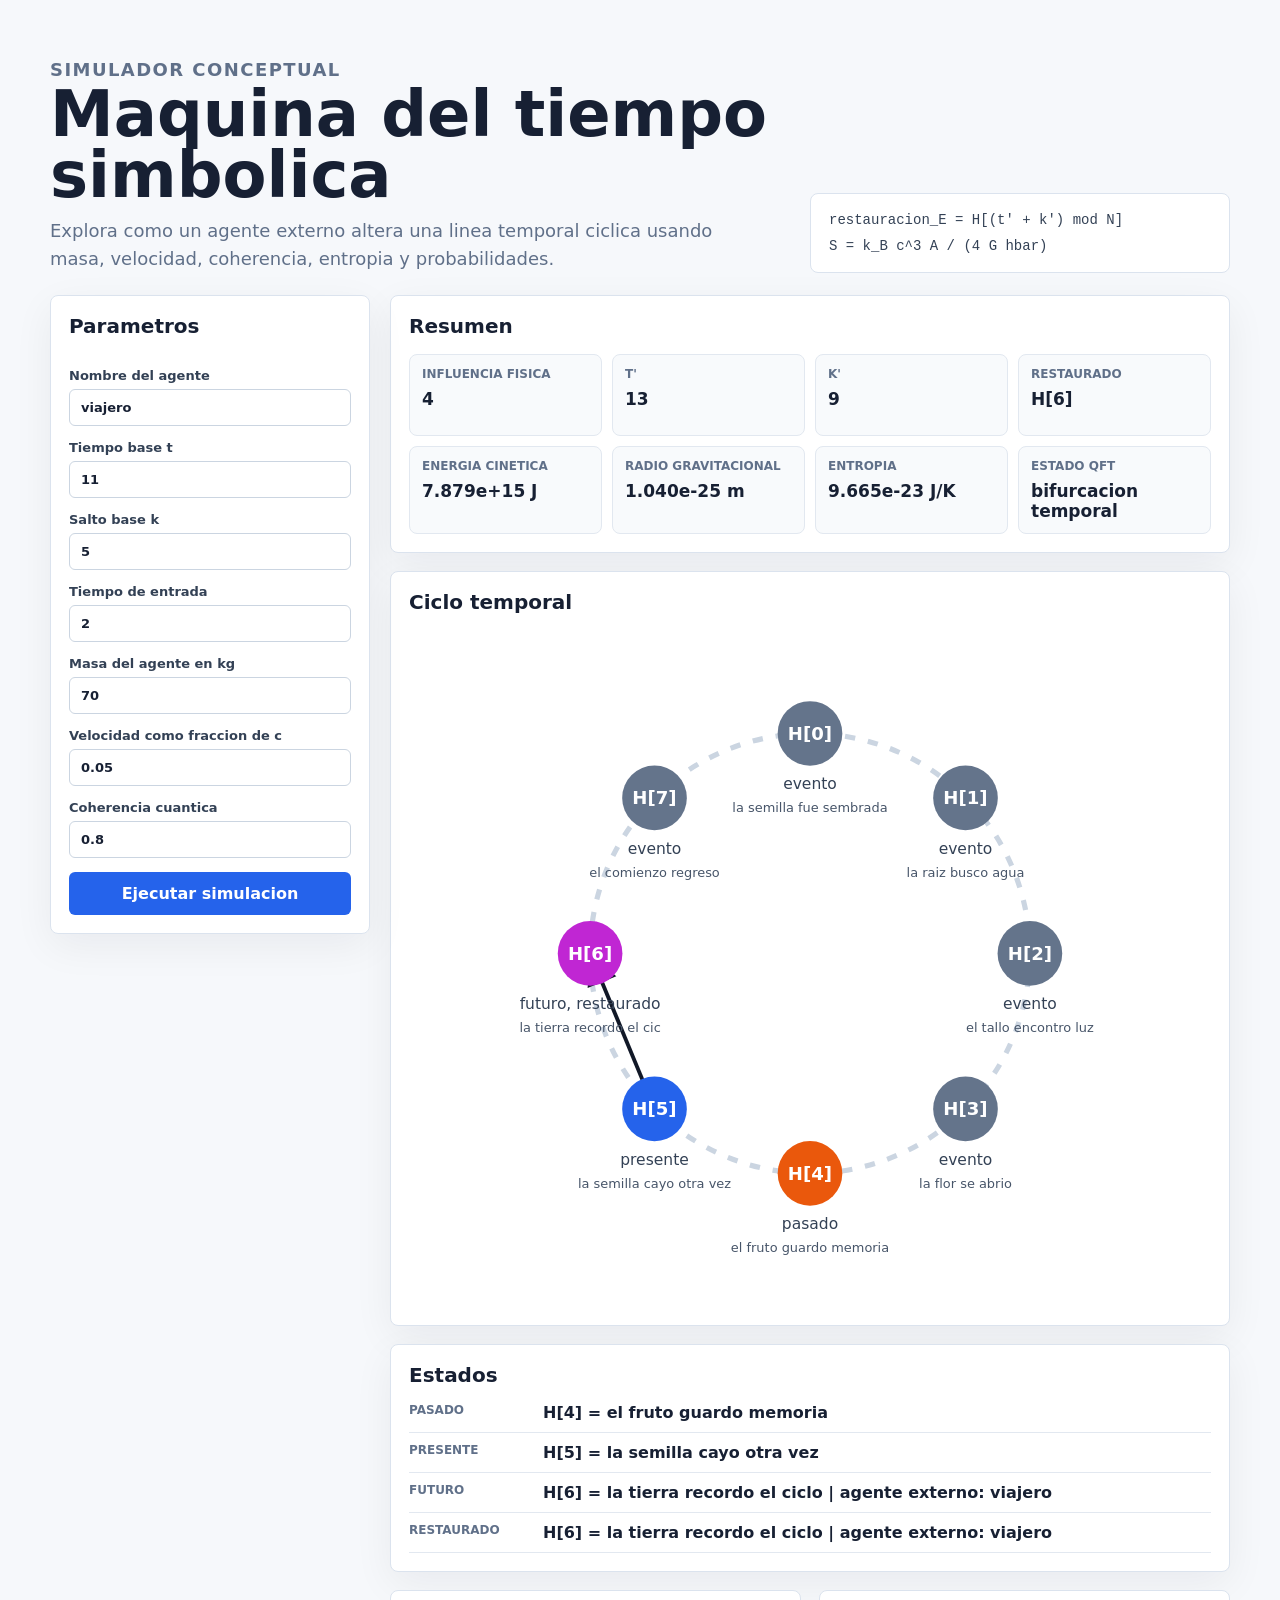
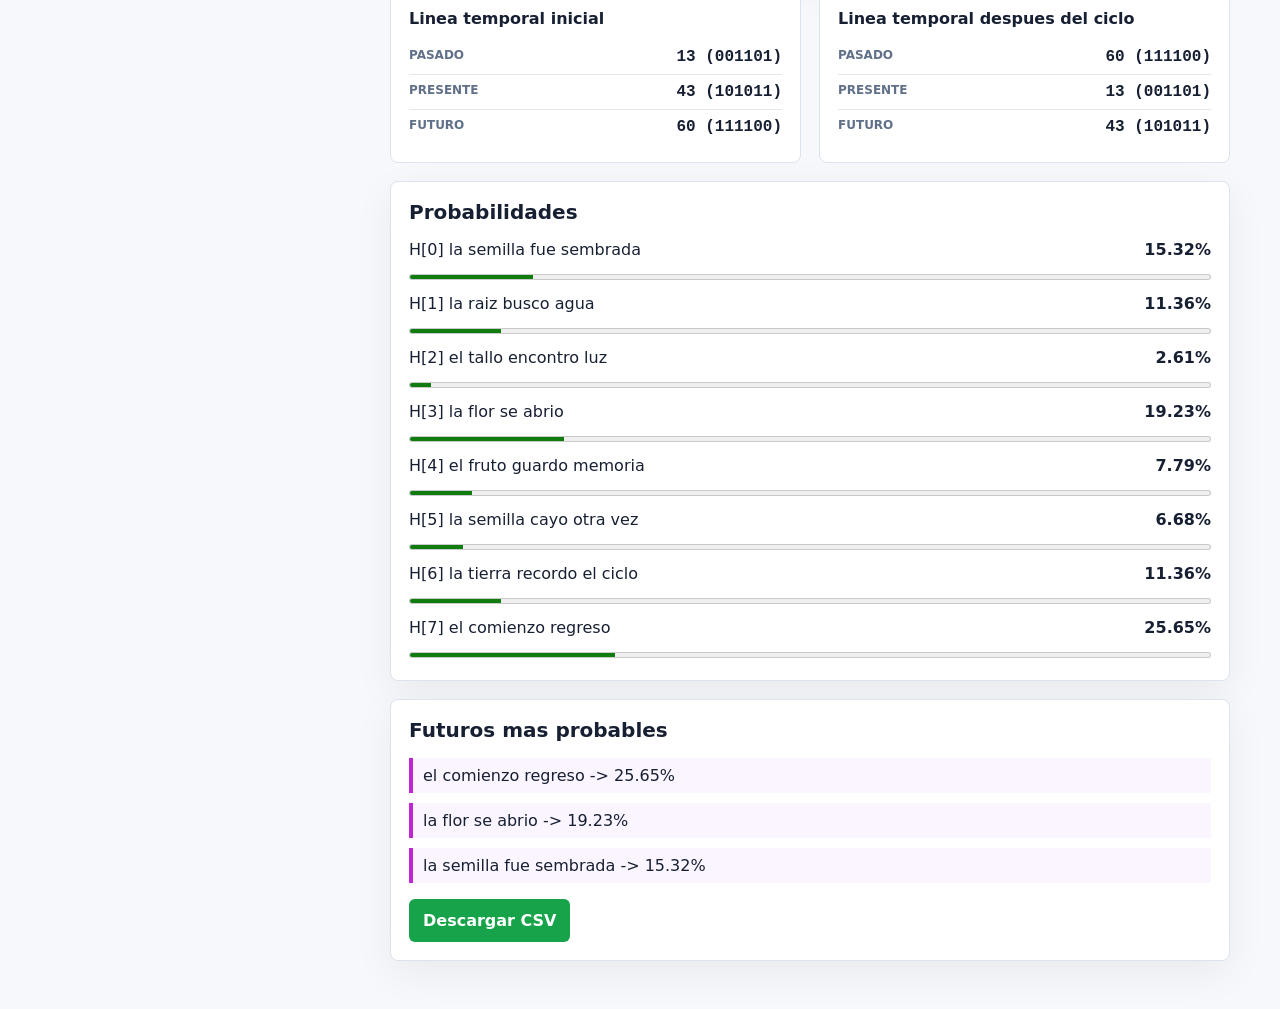
==== docs/index.html @ efc054d3 "Crear web app estatica para simulaciones temporales" ====
<!doctype html>
<html lang="es">
  <head>
    <meta charset="utf-8" />
    <meta name="viewport" content="width=device-width, initial-scale=1" />
    <title>Simulador Temporal</title>
    <link rel="stylesheet" href="styles.css" />
  </head>
  <body>
    <main class="app-shell">
      <section class="hero">
        <div>
          <p class="eyebrow">Simulador conceptual</p>
          <h1>Maquina del tiempo simbolica</h1>
          <p>
            Explora como un agente externo altera una linea temporal ciclica
            usando masa, velocidad, coherencia, entropia y probabilidades.
          </p>
        </div>
        <div class="formula-panel">
          <span>restauracion_E = H[(t' + k') mod N]</span>
          <span>S = k_B c^3 A / (4 G hbar)</span>
        </div>
      </section>

      <section class="layout">
        <form id="sim-form" class="panel controls">
          <h2>Parametros</h2>
          <label>
            Nombre del agente
            <input id="name" value="viajero" autocomplete="off" />
          </label>
          <label>
            Tiempo base t
            <input id="current_time" type="number" value="11" />
          </label>
          <label>
            Salto base k
            <input id="future_jump" type="number" value="5" />
          </label>
          <label>
            Tiempo de entrada
            <input id="entry_time" type="number" value="2" />
          </label>
          <label>
            Masa del agente en kg
            <input id="mass_kg" type="number" min="0" step="0.1" value="70" />
          </label>
          <label>
            Velocidad como fraccion de c
            <input id="velocity_fraction_c" type="number" min="0" max="0.999999" step="0.000001" value="0.05" />
          </label>
          <label>
            Coherencia cuantica
            <input id="coherence" type="number" min="0" max="1" step="0.01" value="0.8" />
          </label>
          <button type="submit">Ejecutar simulacion</button>
        </form>

        <section id="result-section" class="results hidden">
          <div class="panel">
            <h2>Resumen</h2>
            <div id="summary-grid" class="summary-grid"></div>
          </div>

          <div class="panel">
            <h2>Ciclo temporal</h2>
            <svg id="cycle-svg" viewBox="0 0 620 520" role="img" aria-label="Grafico circular del ciclo temporal"></svg>
          </div>

          <div class="panel">
            <h2>Estados</h2>
            <ul id="state-list" class="state-list"></ul>
          </div>

          <div id="binary-timeline" class="binary-grid"></div>

          <div class="panel">
            <h2>Probabilidades</h2>
            <ul id="probability-list" class="probability-list"></ul>
          </div>

          <div class="panel">
            <h2>Futuros mas probables</h2>
            <ul id="branch-list" class="branch-list"></ul>
            <button id="download-csv" type="button" class="secondary-button">Descargar CSV</button>
          </div>
        </section>
      </section>
    </main>
    <script src="main.js"></script>
  </body>
</html>
---- docs/styles.css ----
:root {
  color-scheme: light;
  --bg: #f6f8fb;
  --panel: #ffffff;
  --ink: #172033;
  --muted: #607089;
  --line: #dbe3ee;
  --blue: #2563eb;
  --green: #16a34a;
  --magenta: #c026d3;
  --orange: #ea580c;
}

* {
  box-sizing: border-box;
}

body {
  margin: 0;
  background: var(--bg);
  color: var(--ink);
  font-family: Inter, ui-sans-serif, system-ui, -apple-system, BlinkMacSystemFont, "Segoe UI", sans-serif;
}

.app-shell {
  width: min(1180px, calc(100% - 32px));
  margin: 0 auto;
  padding: 28px 0 48px;
}

.hero {
  display: grid;
  grid-template-columns: minmax(0, 1fr) minmax(280px, 420px);
  gap: 24px;
  align-items: end;
  padding: 28px 0 22px;
}

.eyebrow {
  margin: 0 0 10px;
  color: var(--blue);
  font-size: 13px;
  font-weight: 700;
  letter-spacing: 0.08em;
  text-transform: uppercase;
}

h1,
h2,
h3,
p {
  margin-top: 0;
}

h1 {
  margin-bottom: 12px;
  font-size: clamp(34px, 7vw, 64px);
  line-height: 0.95;
  letter-spacing: 0;
}

h2 {
  margin-bottom: 16px;
  font-size: 20px;
}

h3 {
  margin-bottom: 12px;
  font-size: 16px;
}

.hero p {
  max-width: 720px;
  margin-bottom: 0;
  color: var(--muted);
  font-size: 18px;
  line-height: 1.55;
}

.formula-panel,
.panel,
.timeline-block {
  border: 1px solid var(--line);
  border-radius: 8px;
  background: var(--panel);
}

.formula-panel {
  display: grid;
  gap: 10px;
  padding: 18px;
  color: #334155;
  font-family: Consolas, "Liberation Mono", monospace;
  font-size: 14px;
}

.layout {
  display: grid;
  grid-template-columns: 320px minmax(0, 1fr);
  gap: 20px;
  align-items: start;
}

.panel {
  padding: 18px;
  box-shadow: 0 12px 40px rgba(15, 23, 42, 0.06);
}

.controls {
  position: sticky;
  top: 16px;
  display: grid;
  gap: 14px;
}

label {
  display: grid;
  gap: 6px;
  color: #334155;
  font-size: 13px;
  font-weight: 700;
}

input {
  width: 100%;
  border: 1px solid #cbd5e1;
  border-radius: 6px;
  padding: 10px 11px;
  color: var(--ink);
  font: inherit;
}

button {
  border: 0;
  border-radius: 6px;
  padding: 12px 14px;
  background: var(--blue);
  color: #ffffff;
  font: inherit;
  font-weight: 800;
  cursor: pointer;
}

.secondary-button {
  margin-top: 16px;
  background: var(--green);
}

.results {
  display: grid;
  gap: 18px;
}

.hidden {
  display: none;
}

.summary-grid {
  display: grid;
  grid-template-columns: repeat(4, minmax(0, 1fr));
  gap: 10px;
}

.summary-grid article {
  min-height: 82px;
  border: 1px solid #e2e8f0;
  border-radius: 8px;
  padding: 12px;
  background: #f8fafc;
}

.summary-grid span,
.state-list span,
.timeline-block span {
  display: block;
  color: var(--muted);
  font-size: 12px;
  font-weight: 700;
  text-transform: uppercase;
}

.summary-grid strong {
  display: block;
  margin-top: 8px;
  overflow-wrap: anywhere;
  font-size: 17px;
}

#cycle-svg {
  width: 100%;
  min-height: 440px;
}

.node-index {
  fill: white;
  font-size: 14px;
  font-weight: 800;
}

.node-role {
  fill: #334155;
  font-size: 12px;
}

.node-event {
  fill: #475569;
  font-size: 10px;
}

.state-list,
.probability-list,
.branch-list {
  display: grid;
  gap: 10px;
  padding: 0;
  margin: 0;
  list-style: none;
}

.state-list li {
  display: grid;
  grid-template-columns: 120px minmax(0, 1fr);
  gap: 14px;
  border-bottom: 1px solid #e2e8f0;
  padding-bottom: 10px;
}

.state-list strong {
  overflow-wrap: anywhere;
}

.binary-grid {
  display: grid;
  grid-template-columns: repeat(2, minmax(0, 1fr));
  gap: 18px;
}

.timeline-block {
  padding: 18px;
}

.timeline-block div {
  display: flex;
  justify-content: space-between;
  gap: 16px;
  padding: 8px 0;
  border-bottom: 1px solid #e2e8f0;
}

.timeline-block div:last-child {
  border-bottom: 0;
}

.timeline-block strong {
  font-family: Consolas, "Liberation Mono", monospace;
}

.probability-list li div {
  display: flex;
  justify-content: space-between;
  gap: 14px;
  margin-bottom: 6px;
}

meter {
  width: 100%;
  height: 12px;
}

.branch-list li {
  border-left: 4px solid var(--magenta);
  padding: 8px 10px;
  background: #faf5ff;
}

@media (max-width: 920px) {
  .hero,
  .layout,
  .binary-grid {
    grid-template-columns: 1fr;
  }

  .controls {
    position: static;
  }

  .summary-grid {
    grid-template-columns: repeat(2, minmax(0, 1fr));
  }
}

@media (max-width: 560px) {
  .app-shell {
    width: min(100% - 20px, 1180px);
  }

  .summary-grid {
    grid-template-columns: 1fr;
  }

  .state-list li {
    grid-template-columns: 1fr;
  }
}
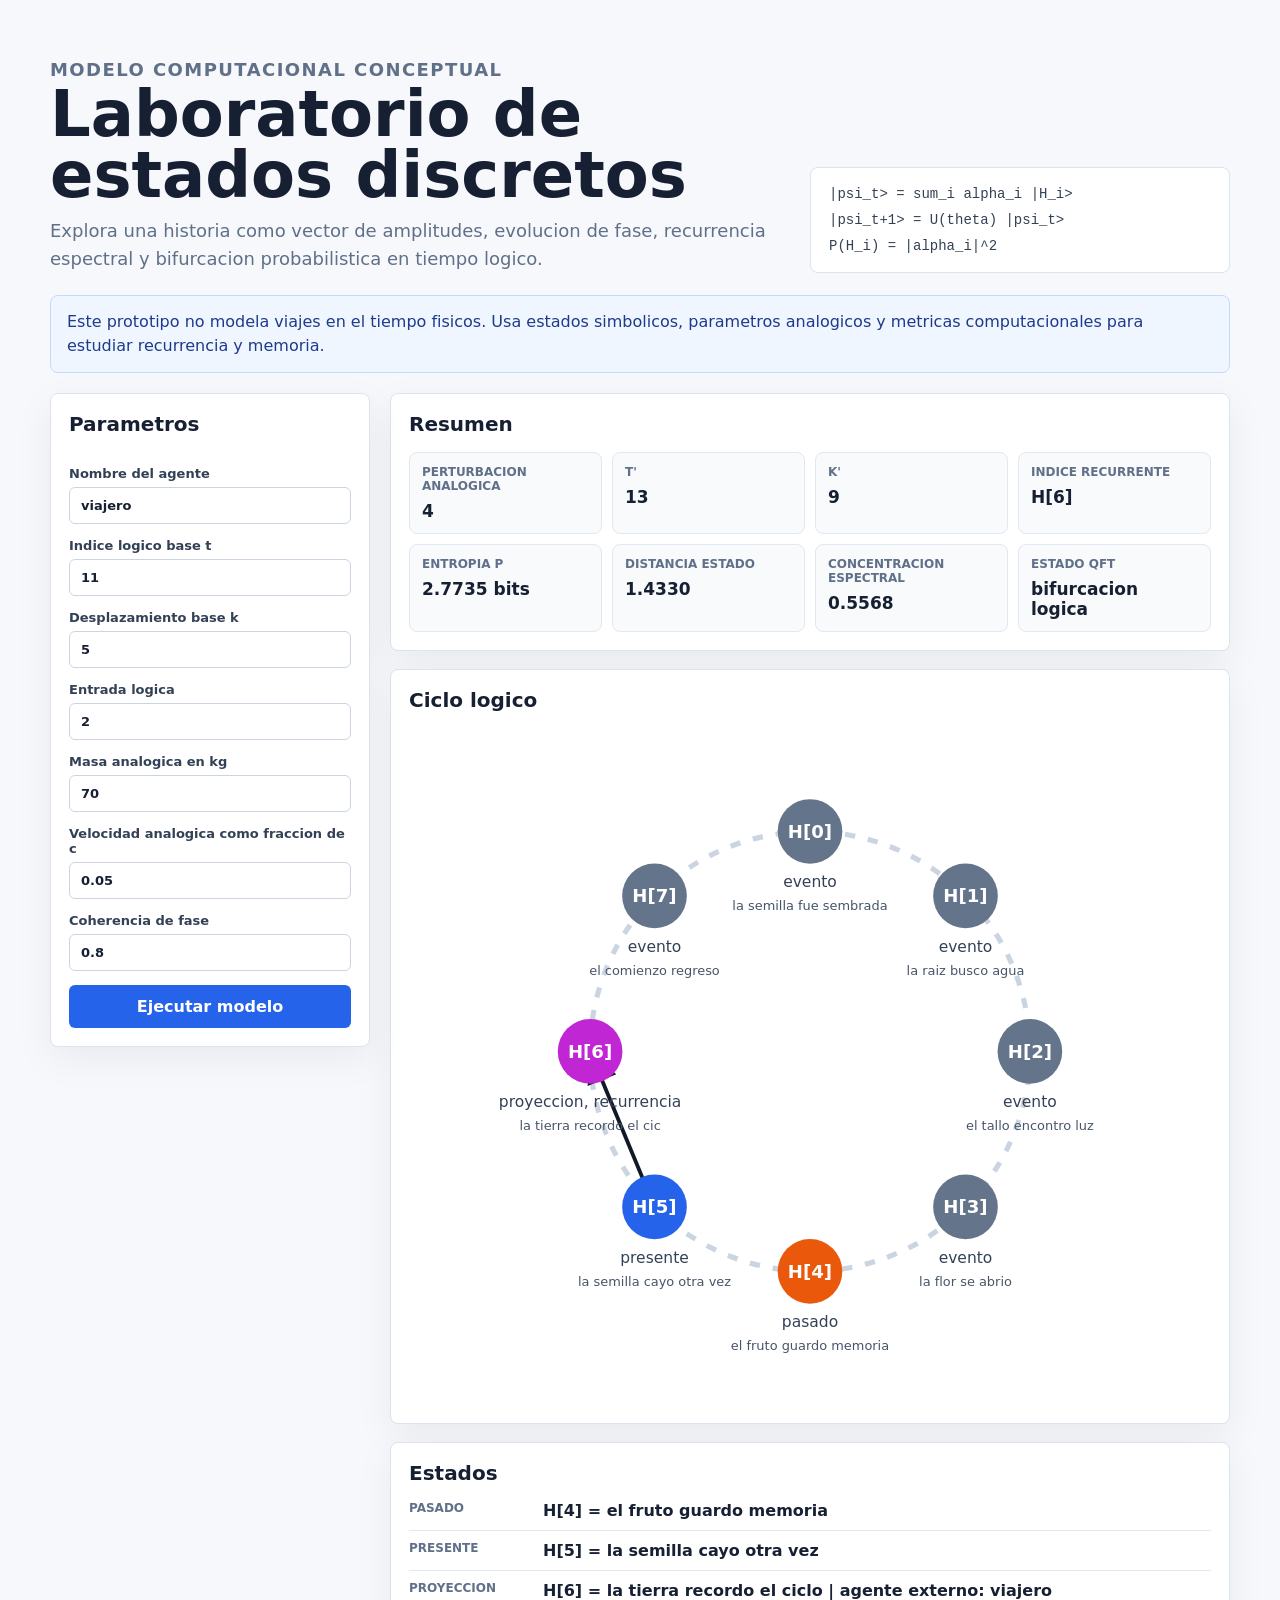
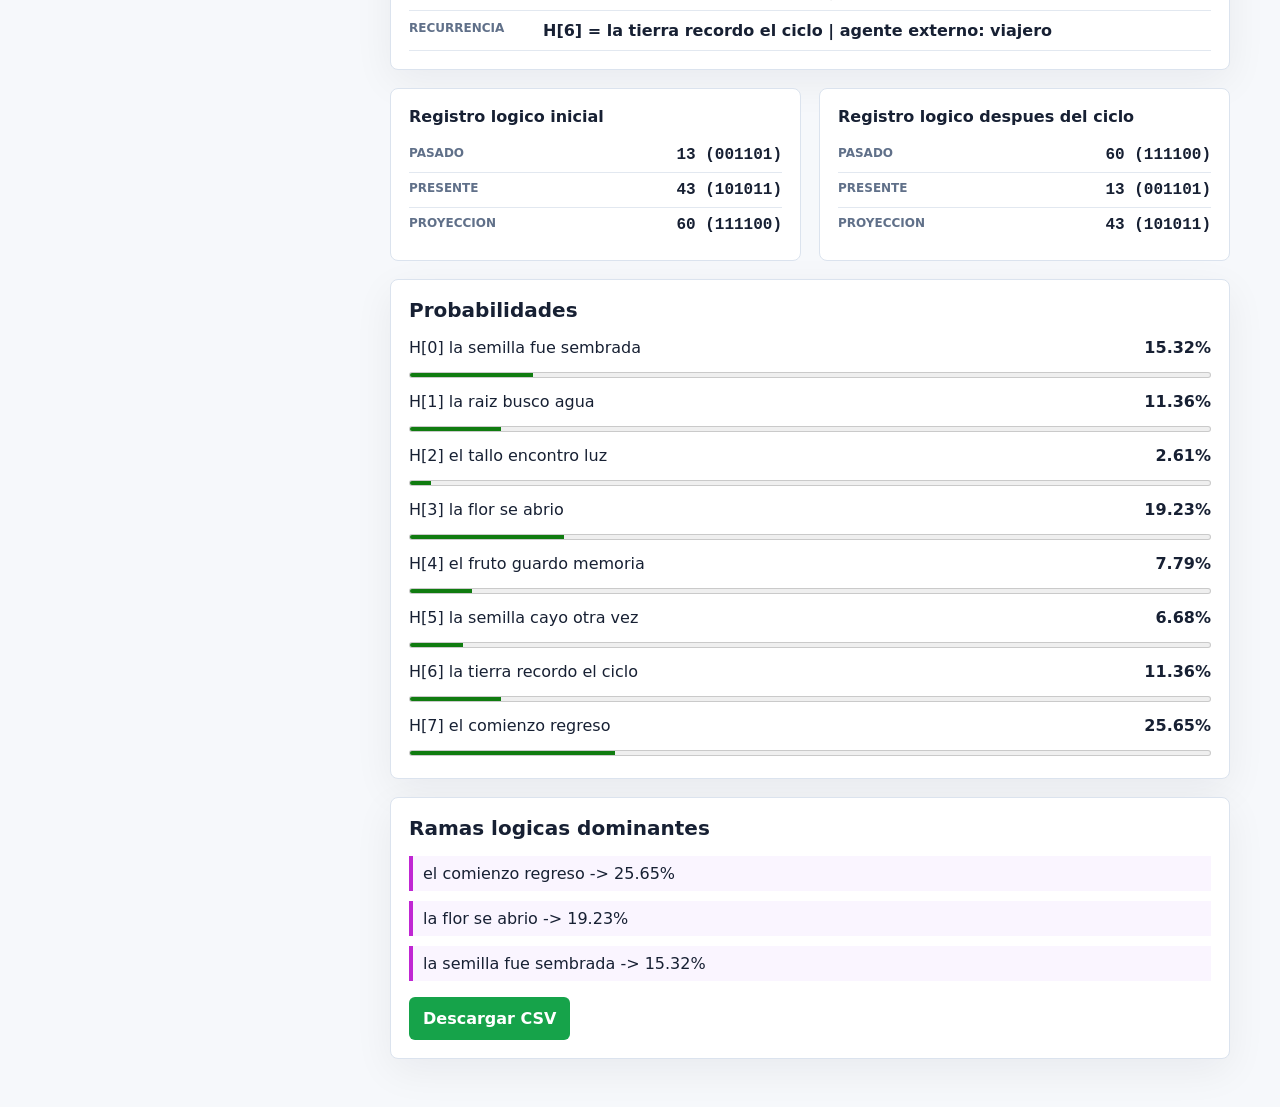
==== commit 72e49eb8: "Reframe simulator as discrete state research model" ====
--- a/docs/index.html
+++ b/docs/index.html
@@ -10,17 +10,23 @@
     <main class="app-shell">
       <section class="hero">
         <div>
-          <p class="eyebrow">Simulador conceptual</p>
-          <h1>Maquina del tiempo simbolica</h1>
+          <p class="eyebrow">Modelo computacional conceptual</p>
+          <h1>Laboratorio de estados discretos</h1>
           <p>
-            Explora como un agente externo altera una linea temporal ciclica
-            usando masa, velocidad, coherencia, entropia y probabilidades.
+            Explora una historia como vector de amplitudes, evolucion de fase,
+            recurrencia espectral y bifurcacion probabilistica en tiempo logico.
           </p>
         </div>
         <div class="formula-panel">
-          <span>restauracion_E = H[(t' + k') mod N]</span>
-          <span>S = k_B c^3 A / (4 G hbar)</span>
+          <span>|psi_t&gt; = sum_i alpha_i |H_i&gt;</span>
+          <span>|psi_t+1&gt; = U(theta) |psi_t&gt;</span>
+          <span>P(H_i) = |alpha_i|^2</span>
         </div>
+      </section>
+
+      <section class="notice">
+        Este prototipo no modela viajes en el tiempo fisicos. Usa estados simbolicos,
+        parametros analogicos y metricas computacionales para estudiar recurrencia y memoria.
       </section>
 
       <section class="layout">
@@ -31,30 +37,30 @@
             <input id="name" value="viajero" autocomplete="off" />
           </label>
           <label>
-            Tiempo base t
+            Indice logico base t
             <input id="current_time" type="number" value="11" />
           </label>
           <label>
-            Salto base k
+            Desplazamiento base k
             <input id="future_jump" type="number" value="5" />
           </label>
           <label>
-            Tiempo de entrada
+            Entrada logica
             <input id="entry_time" type="number" value="2" />
           </label>
           <label>
-            Masa del agente en kg
+            Masa analogica en kg
             <input id="mass_kg" type="number" min="0" step="0.1" value="70" />
           </label>
           <label>
-            Velocidad como fraccion de c
+            Velocidad analogica como fraccion de c
             <input id="velocity_fraction_c" type="number" min="0" max="0.999999" step="0.000001" value="0.05" />
           </label>
           <label>
-            Coherencia cuantica
+            Coherencia de fase
             <input id="coherence" type="number" min="0" max="1" step="0.01" value="0.8" />
           </label>
-          <button type="submit">Ejecutar simulacion</button>
+          <button type="submit">Ejecutar modelo</button>
         </form>
 
         <section id="result-section" class="results hidden">
@@ -64,8 +70,8 @@
           </div>
 
           <div class="panel">
-            <h2>Ciclo temporal</h2>
-            <svg id="cycle-svg" viewBox="0 0 620 520" role="img" aria-label="Grafico circular del ciclo temporal"></svg>
+            <h2>Ciclo logico</h2>
+            <svg id="cycle-svg" viewBox="0 0 620 520" role="img" aria-label="Grafico circular del ciclo logico"></svg>
           </div>
 
           <div class="panel">
@@ -81,7 +87,7 @@
           </div>
 
           <div class="panel">
-            <h2>Futuros mas probables</h2>
+            <h2>Ramas logicas dominantes</h2>
             <ul id="branch-list" class="branch-list"></ul>
             <button id="download-csv" type="button" class="secondary-button">Descargar CSV</button>
           </div>
--- a/docs/styles.css
+++ b/docs/styles.css
@@ -94,6 +94,16 @@
   font-size: 14px;
 }
 
+.notice {
+  margin: 0 0 20px;
+  border: 1px solid #bfdbfe;
+  border-radius: 8px;
+  padding: 14px 16px;
+  background: #eff6ff;
+  color: #1e3a8a;
+  line-height: 1.5;
+}
+
 .layout {
   display: grid;
   grid-template-columns: 320px minmax(0, 1fr);
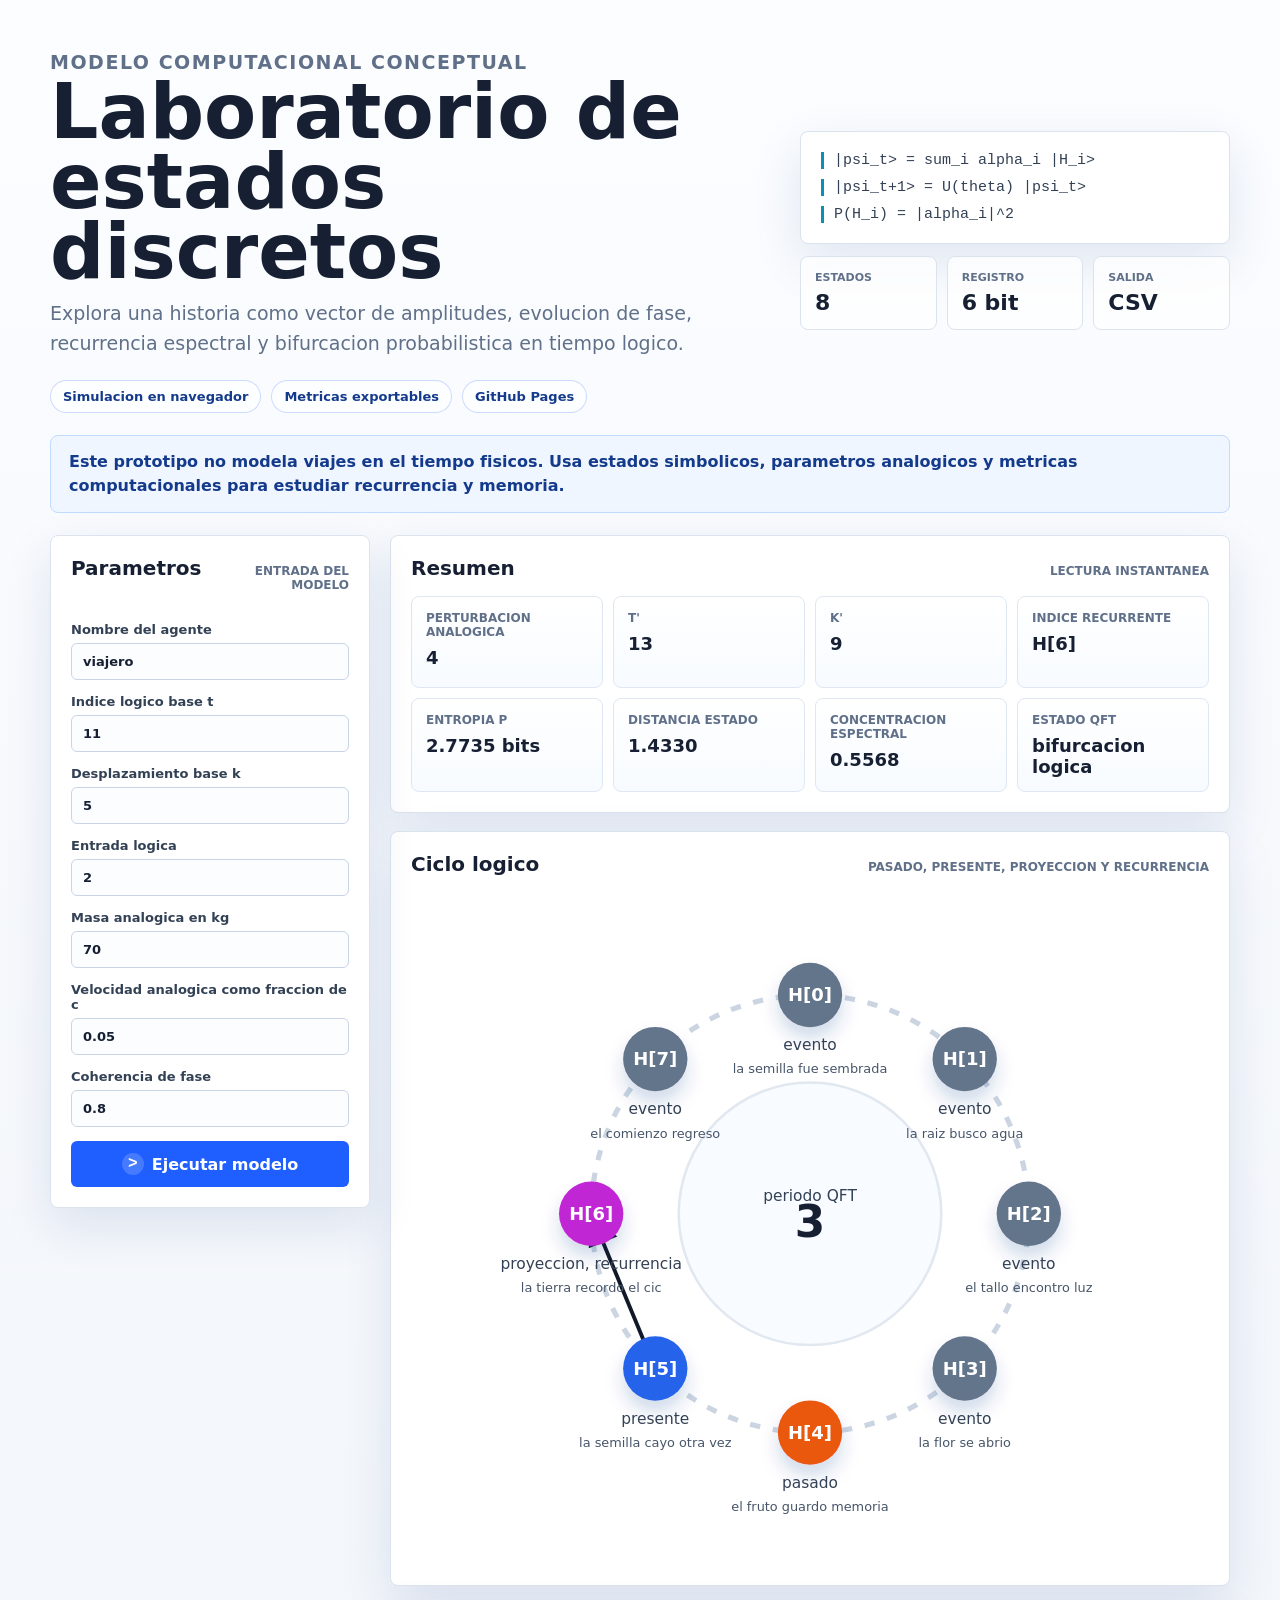
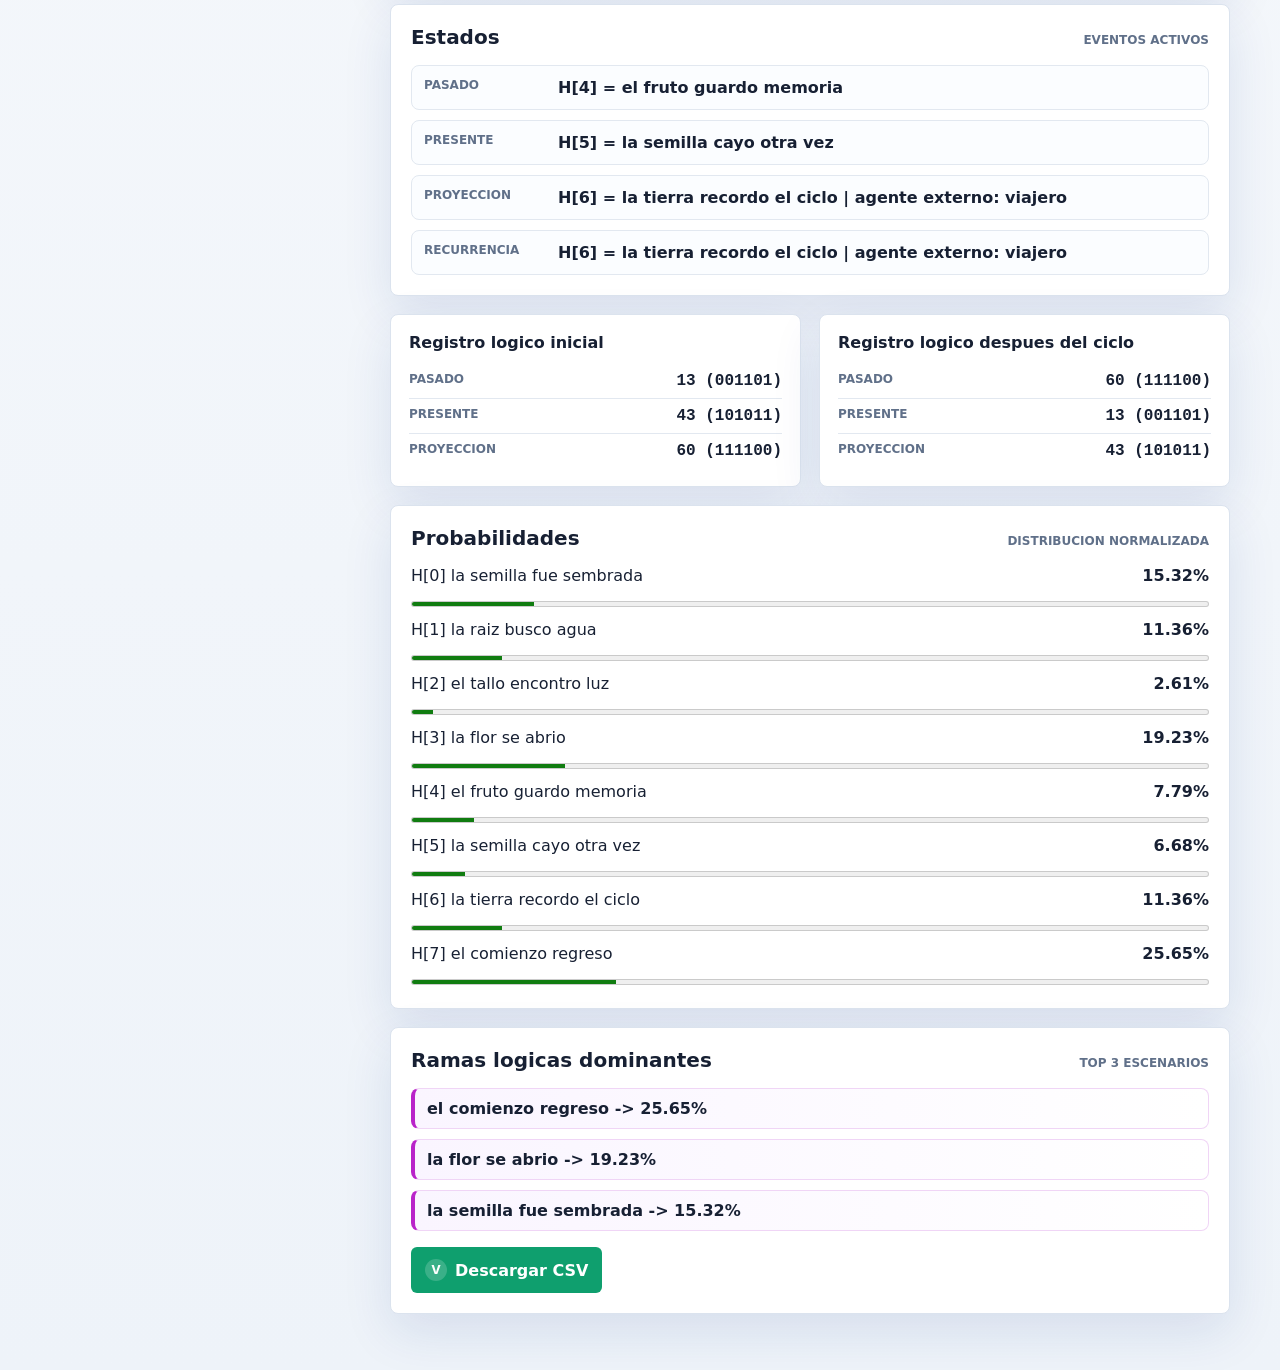
==== commit 164adecd: "Refresh public page visuals" ====
--- a/docs/index.html
+++ b/docs/index.html
@@ -3,24 +3,45 @@
   <head>
     <meta charset="utf-8" />
     <meta name="viewport" content="width=device-width, initial-scale=1" />
-    <title>Simulador Temporal</title>
+    <title>Laboratorio de Estados Discretos</title>
     <link rel="stylesheet" href="styles.css" />
   </head>
   <body>
     <main class="app-shell">
       <section class="hero">
-        <div>
+        <div class="hero-copy">
           <p class="eyebrow">Modelo computacional conceptual</p>
           <h1>Laboratorio de estados discretos</h1>
           <p>
             Explora una historia como vector de amplitudes, evolucion de fase,
             recurrencia espectral y bifurcacion probabilistica en tiempo logico.
           </p>
+          <div class="hero-actions" aria-label="Resumen de capacidades">
+            <span>Simulacion en navegador</span>
+            <span>Metricas exportables</span>
+            <span>GitHub Pages</span>
+          </div>
         </div>
-        <div class="formula-panel">
-          <span>|psi_t&gt; = sum_i alpha_i |H_i&gt;</span>
-          <span>|psi_t+1&gt; = U(theta) |psi_t&gt;</span>
-          <span>P(H_i) = |alpha_i|^2</span>
+        <div class="hero-panel">
+          <div class="formula-panel" aria-label="Hipotesis del modelo">
+            <span>|psi_t&gt; = sum_i alpha_i |H_i&gt;</span>
+            <span>|psi_t+1&gt; = U(theta) |psi_t&gt;</span>
+            <span>P(H_i) = |alpha_i|^2</span>
+          </div>
+          <div class="signal-strip">
+            <article>
+              <span>Estados</span>
+              <strong>8</strong>
+            </article>
+            <article>
+              <span>Registro</span>
+              <strong>6 bit</strong>
+            </article>
+            <article>
+              <span>Salida</span>
+              <strong>CSV</strong>
+            </article>
+          </div>
         </div>
       </section>
 
@@ -31,7 +52,10 @@
 
       <section class="layout">
         <form id="sim-form" class="panel controls">
-          <h2>Parametros</h2>
+          <div class="panel-heading">
+            <h2>Parametros</h2>
+            <span>Entrada del modelo</span>
+          </div>
           <label>
             Nombre del agente
             <input id="name" value="viajero" autocomplete="off" />
@@ -60,36 +84,57 @@
             Coherencia de fase
             <input id="coherence" type="number" min="0" max="1" step="0.01" value="0.8" />
           </label>
-          <button type="submit">Ejecutar modelo</button>
+          <button type="submit" class="primary-button">
+            <span aria-hidden="true">></span>
+            Ejecutar modelo
+          </button>
         </form>
 
         <section id="result-section" class="results hidden">
           <div class="panel">
-            <h2>Resumen</h2>
+            <div class="panel-heading">
+              <h2>Resumen</h2>
+              <span>Lectura instantanea</span>
+            </div>
             <div id="summary-grid" class="summary-grid"></div>
           </div>
 
           <div class="panel">
-            <h2>Ciclo logico</h2>
+            <div class="panel-heading">
+              <h2>Ciclo logico</h2>
+              <span>Pasado, presente, proyeccion y recurrencia</span>
+            </div>
             <svg id="cycle-svg" viewBox="0 0 620 520" role="img" aria-label="Grafico circular del ciclo logico"></svg>
           </div>
 
           <div class="panel">
-            <h2>Estados</h2>
+            <div class="panel-heading">
+              <h2>Estados</h2>
+              <span>Eventos activos</span>
+            </div>
             <ul id="state-list" class="state-list"></ul>
           </div>
 
           <div id="binary-timeline" class="binary-grid"></div>
 
           <div class="panel">
-            <h2>Probabilidades</h2>
+            <div class="panel-heading">
+              <h2>Probabilidades</h2>
+              <span>Distribucion normalizada</span>
+            </div>
             <ul id="probability-list" class="probability-list"></ul>
           </div>
 
           <div class="panel">
-            <h2>Ramas logicas dominantes</h2>
+            <div class="panel-heading">
+              <h2>Ramas logicas dominantes</h2>
+              <span>Top 3 escenarios</span>
+            </div>
             <ul id="branch-list" class="branch-list"></ul>
-            <button id="download-csv" type="button" class="secondary-button">Descargar CSV</button>
+            <button id="download-csv" type="button" class="secondary-button">
+              <span aria-hidden="true">v</span>
+              Descargar CSV
+            </button>
           </div>
         </section>
       </section>
--- a/docs/styles.css
+++ b/docs/styles.css
@@ -1,14 +1,17 @@
 :root {
   color-scheme: light;
-  --bg: #f6f8fb;
+  --bg: #f4f7fb;
   --panel: #ffffff;
   --ink: #172033;
   --muted: #607089;
   --line: #dbe3ee;
-  --blue: #2563eb;
-  --green: #16a34a;
-  --magenta: #c026d3;
-  --orange: #ea580c;
+  --blue: #1f5eff;
+  --blue-dark: #143a8b;
+  --green: #0f9f6e;
+  --magenta: #b923c9;
+  --orange: #db6b21;
+  --cyan: #0891b2;
+  --shadow: 0 18px 50px rgba(20, 58, 139, 0.11);
 }
 
 * {
@@ -17,7 +20,7 @@
 
 body {
   margin: 0;
-  background: var(--bg);
+  background: linear-gradient(180deg, #fbfdff 0%, var(--bg) 46%, #eef3f9 100%);
   color: var(--ink);
   font-family: Inter, ui-sans-serif, system-ui, -apple-system, BlinkMacSystemFont, "Segoe UI", sans-serif;
 }
@@ -25,15 +28,20 @@
 .app-shell {
   width: min(1180px, calc(100% - 32px));
   margin: 0 auto;
-  padding: 28px 0 48px;
+  padding: 24px 0 56px;
 }
 
 .hero {
   display: grid;
-  grid-template-columns: minmax(0, 1fr) minmax(280px, 420px);
+  grid-template-columns: minmax(0, 1fr) minmax(300px, 430px);
   gap: 24px;
-  align-items: end;
-  padding: 28px 0 22px;
+  align-items: center;
+  min-height: 360px;
+  padding: 24px 0 22px;
+}
+
+.hero-copy {
+  max-width: 780px;
 }
 
 .eyebrow {
@@ -54,8 +62,9 @@
 
 h1 {
   margin-bottom: 12px;
-  font-size: clamp(34px, 7vw, 64px);
-  line-height: 0.95;
+  max-width: 760px;
+  font-size: clamp(40px, 7vw, 76px);
+  line-height: 0.92;
   letter-spacing: 0;
 }
 
@@ -73,8 +82,25 @@
   max-width: 720px;
   margin-bottom: 0;
   color: var(--muted);
-  font-size: 18px;
+  font-size: 19px;
   line-height: 1.55;
+}
+
+.hero-actions {
+  display: flex;
+  flex-wrap: wrap;
+  gap: 10px;
+  margin-top: 22px;
+}
+
+.hero-actions span {
+  border: 1px solid rgba(31, 94, 255, 0.22);
+  border-radius: 999px;
+  padding: 8px 12px;
+  background: rgba(255, 255, 255, 0.7);
+  color: var(--blue-dark);
+  font-size: 13px;
+  font-weight: 800;
 }
 
 .formula-panel,
@@ -85,22 +111,61 @@
   background: var(--panel);
 }
 
+.hero-panel {
+  display: grid;
+  gap: 12px;
+}
+
 .formula-panel {
   display: grid;
   gap: 10px;
-  padding: 18px;
+  padding: 20px;
   color: #334155;
   font-family: Consolas, "Liberation Mono", monospace;
-  font-size: 14px;
+  font-size: 15px;
+  box-shadow: var(--shadow);
+}
+
+.formula-panel span {
+  border-left: 3px solid var(--cyan);
+  padding-left: 10px;
+}
+
+.signal-strip {
+  display: grid;
+  grid-template-columns: repeat(3, minmax(0, 1fr));
+  gap: 10px;
+}
+
+.signal-strip article {
+  border: 1px solid var(--line);
+  border-radius: 8px;
+  padding: 14px;
+  background: rgba(255, 255, 255, 0.78);
+}
+
+.signal-strip span {
+  display: block;
+  color: var(--muted);
+  font-size: 11px;
+  font-weight: 800;
+  text-transform: uppercase;
+}
+
+.signal-strip strong {
+  display: block;
+  margin-top: 6px;
+  font-size: 22px;
 }
 
 .notice {
-  margin: 0 0 20px;
+  margin: 0 0 22px;
   border: 1px solid #bfdbfe;
   border-radius: 8px;
-  padding: 14px 16px;
-  background: #eff6ff;
-  color: #1e3a8a;
+  padding: 14px 18px;
+  background: rgba(239, 246, 255, 0.86);
+  color: var(--blue-dark);
+  font-weight: 650;
   line-height: 1.5;
 }
 
@@ -112,8 +177,8 @@
 }
 
 .panel {
-  padding: 18px;
-  box-shadow: 0 12px 40px rgba(15, 23, 42, 0.06);
+  padding: 20px;
+  box-shadow: var(--shadow);
 }
 
 .controls {
@@ -121,6 +186,26 @@
   top: 16px;
   display: grid;
   gap: 14px;
+}
+
+.panel-heading {
+  display: flex;
+  align-items: baseline;
+  justify-content: space-between;
+  gap: 12px;
+  margin-bottom: 16px;
+}
+
+.panel-heading h2 {
+  margin-bottom: 0;
+}
+
+.panel-heading span {
+  color: var(--muted);
+  font-size: 12px;
+  font-weight: 800;
+  text-align: right;
+  text-transform: uppercase;
 }
 
 label {
@@ -133,11 +218,18 @@
 
 input {
   width: 100%;
-  border: 1px solid #cbd5e1;
+  border: 1px solid #c9d5e6;
   border-radius: 6px;
   padding: 10px 11px;
   color: var(--ink);
   font: inherit;
+  background: #fbfdff;
+}
+
+input:focus {
+  border-color: var(--blue);
+  box-shadow: 0 0 0 3px rgba(31, 94, 255, 0.14);
+  outline: 0;
 }
 
 button {
@@ -151,6 +243,29 @@
   cursor: pointer;
 }
 
+.primary-button,
+.secondary-button {
+  display: inline-flex;
+  align-items: center;
+  justify-content: center;
+  gap: 8px;
+}
+
+.primary-button span,
+.secondary-button span {
+  display: grid;
+  width: 22px;
+  height: 22px;
+  place-items: center;
+  border-radius: 999px;
+  background: rgba(255, 255, 255, 0.18);
+  font-family: Consolas, "Liberation Mono", monospace;
+}
+
+button:hover {
+  filter: brightness(0.96);
+}
+
 .secondary-button {
   margin-top: 16px;
   background: var(--green);
@@ -172,11 +287,11 @@
 }
 
 .summary-grid article {
-  min-height: 82px;
-  border: 1px solid #e2e8f0;
-  border-radius: 8px;
-  padding: 12px;
-  background: #f8fafc;
+  min-height: 92px;
+  border: 1px solid #dfe7f2;
+  border-radius: 8px;
+  padding: 14px;
+  background: linear-gradient(180deg, #ffffff 0%, #f7fbff 100%);
 }
 
 .summary-grid span,
@@ -193,7 +308,7 @@
   display: block;
   margin-top: 8px;
   overflow-wrap: anywhere;
-  font-size: 17px;
+  font-size: 18px;
 }
 
 #cycle-svg {
@@ -217,6 +332,12 @@
   font-size: 10px;
 }
 
+.cycle-period {
+  fill: var(--ink);
+  font-size: 34px;
+  font-weight: 900;
+}
+
 .state-list,
 .probability-list,
 .branch-list {
@@ -231,8 +352,10 @@
   display: grid;
   grid-template-columns: 120px minmax(0, 1fr);
   gap: 14px;
-  border-bottom: 1px solid #e2e8f0;
-  padding-bottom: 10px;
+  border: 1px solid #e2e8f0;
+  border-radius: 8px;
+  padding: 12px;
+  background: #fbfdff;
 }
 
 .state-list strong {
@@ -247,6 +370,7 @@
 
 .timeline-block {
   padding: 18px;
+  box-shadow: var(--shadow);
 }
 
 .timeline-block div {
@@ -275,12 +399,16 @@
 meter {
   width: 100%;
   height: 12px;
+  accent-color: var(--blue);
 }
 
 .branch-list li {
+  border: 1px solid #f0d5f6;
   border-left: 4px solid var(--magenta);
-  padding: 8px 10px;
-  background: #faf5ff;
+  border-radius: 8px;
+  padding: 10px 12px;
+  background: linear-gradient(90deg, #faf5ff 0%, #ffffff 100%);
+  font-weight: 700;
 }
 
 @media (max-width: 920px) {
@@ -297,6 +425,15 @@
   .summary-grid {
     grid-template-columns: repeat(2, minmax(0, 1fr));
   }
+
+  .panel-heading {
+    align-items: flex-start;
+    flex-direction: column;
+  }
+
+  .panel-heading span {
+    text-align: left;
+  }
 }
 
 @media (max-width: 560px) {
@@ -308,6 +445,14 @@
     grid-template-columns: 1fr;
   }
 
+  h1 {
+    font-size: 38px;
+  }
+
+  .signal-strip {
+    grid-template-columns: 1fr;
+  }
+
   .state-list li {
     grid-template-columns: 1fr;
   }
